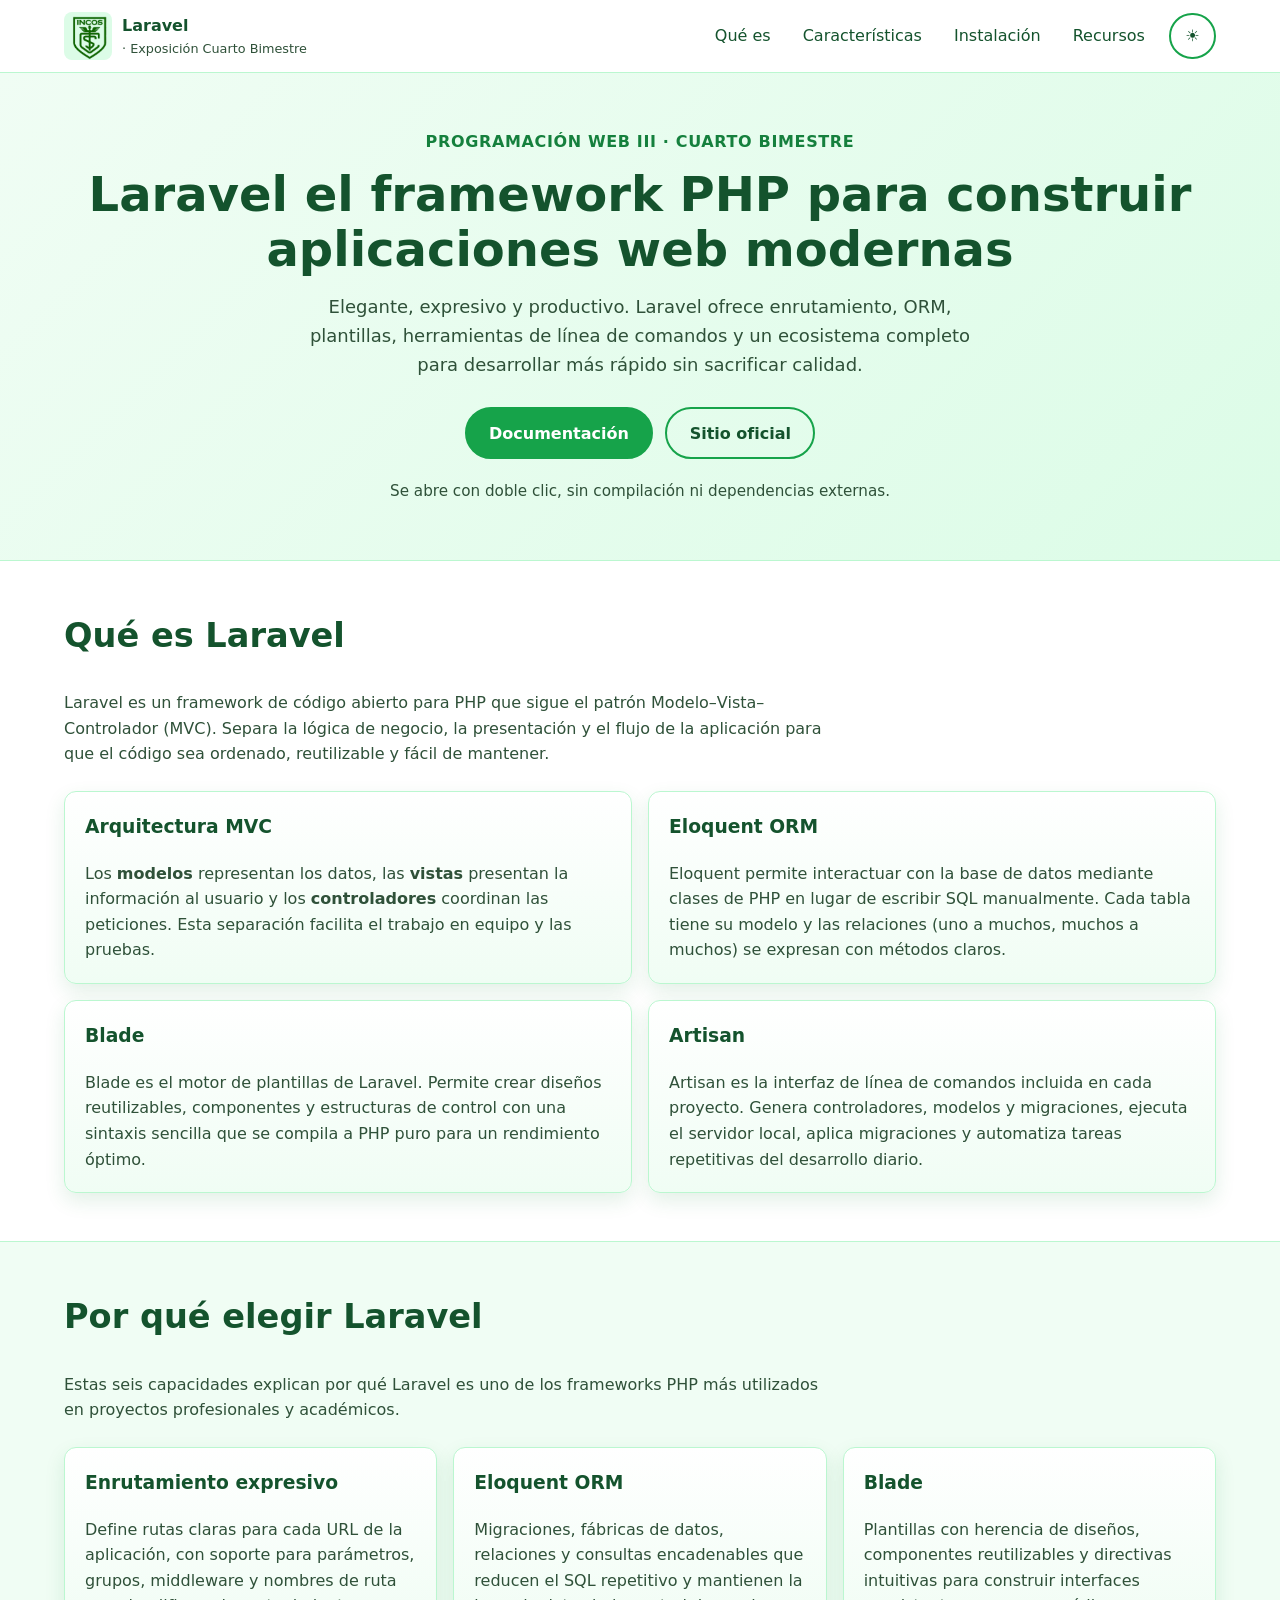
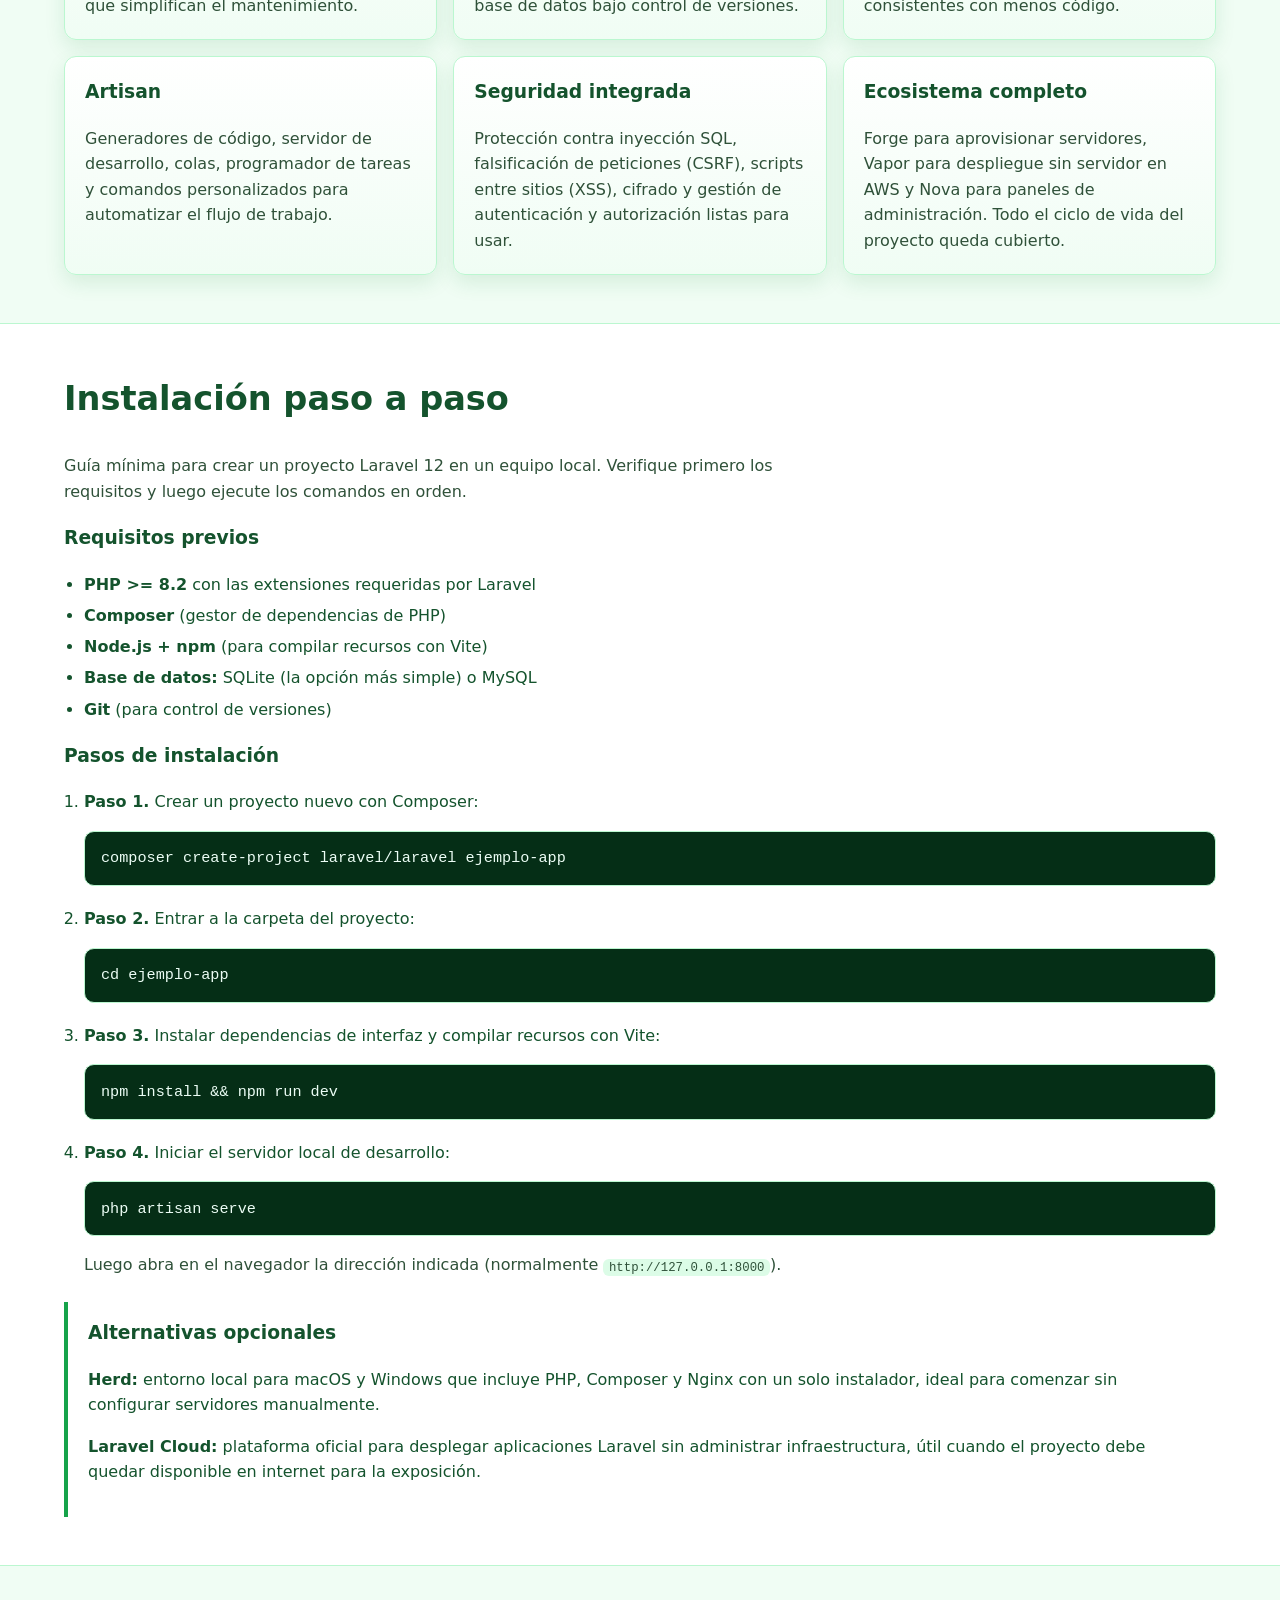
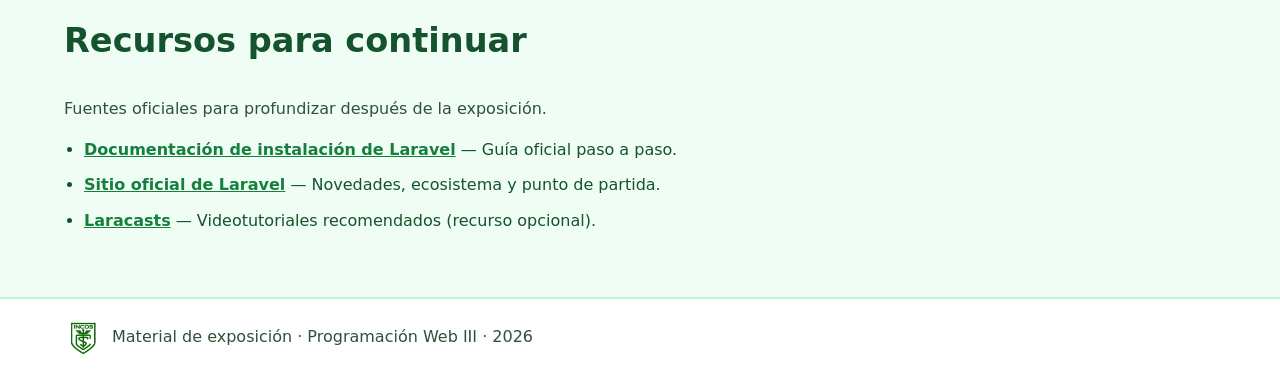
==== index.html @ 93ccf1ae "chore: initial commit landing informativa + CRUD usuarios Laravel" ====
<!DOCTYPE html>
<html lang="es" data-theme="light">
<head>
  <meta charset="UTF-8" />
  <meta name="viewport" content="width=device-width, initial-scale=1.0" />
  <meta name="description" content="Página informativa sobre Laravel 12: qué es, características principales, requisitos e instalación paso a paso. Material de exposición universitaria." />
  <title>Laravel 12 — Framework PHP para aplicaciones web modernas</title>
  <link rel="stylesheet" href="styles.css" />
</head>
<body>
  <!-- Encabezado principal con navegación -->
  <header class="site-header">
    <div class="container header-inner">
      <a class="brand" href="#inicio" aria-label="Inicio — Laravel 12">
        <img class="brand-logo" src="incos-logo-transparent.png" alt="Logotipo de INCOS" width="48" height="48" />
        <span class="brand-text">Laravel <span class="brand-sub">· Exposición Cuarto Bimestre</span></span>
      </a>
      <nav class="site-nav" aria-label="Navegación principal">
        <a href="#que-es">Qué es</a>
        <a href="#caracteristicas">Características</a>
        <a href="#instalacion">Instalación</a>
        <a href="#recursos">Recursos</a>
      </nav>
      <button id="theme-toggle" class="theme-toggle" type="button" aria-pressed="false" aria-label="Cambiar entre tema claro y oscuro">
        <span class="theme-toggle-icon" aria-hidden="true">☀️</span>
      </button>
    </div>
  </header>

  <main id="inicio">
    <!-- Sección principal de presentación -->
    <section class="hero" aria-labelledby="hero-title">
      <div class="container hero-inner">
        <p class="hero-kicker">Programación Web III · Cuarto bimestre</p>
        <h1 id="hero-title">Laravel el framework PHP para construir aplicaciones web modernas</h1>
        <p class="hero-subtitle">
          Elegante, expresivo y productivo. Laravel ofrece enrutamiento, ORM, plantillas,
          herramientas de línea de comandos y un ecosistema completo para desarrollar
          más rápido sin sacrificar calidad.
        </p>
        <div class="hero-actions">
          <a class="btn btn-primary" href="https://laravel.com/framework/docs/installation" target="_blank" rel="noopener">Documentación</a>
          <a class="btn btn-secondary" href="https://laravel.com/" target="_blank" rel="noopener">Sitio oficial</a>
        </div>
        <p class="hero-note">Se abre con doble clic, sin compilación ni dependencias externas.</p>
      </div>
    </section>

    <!-- Qué es Laravel -->
    <section id="que-es" class="section" aria-labelledby="que-es-title">
      <div class="container">
        <h2 id="que-es-title">Qué es Laravel</h2>
        <p class="section-lead">
          Laravel es un framework de código abierto para PHP que sigue el patrón
          Modelo–Vista–Controlador (MVC). Separa la lógica de negocio, la presentación
          y el flujo de la aplicación para que el código sea ordenado, reutilizable y
          fácil de mantener.
        </p>
        <div class="grid grid-2">
          <article class="card">
            <h3>Arquitectura MVC</h3>
            <p>
              Los <strong>modelos</strong> representan los datos, las <strong>vistas</strong>
              presentan la información al usuario y los <strong>controladores</strong>
              coordinan las peticiones. Esta separación facilita el trabajo en equipo
              y las pruebas.
            </p>
          </article>
          <article class="card">
            <h3>Eloquent ORM</h3>
            <p>
              Eloquent permite interactuar con la base de datos mediante clases de PHP
              en lugar de escribir SQL manualmente. Cada tabla tiene su modelo y las
              relaciones (uno a muchos, muchos a muchos) se expresan con métodos claros.
            </p>
          </article>
          <article class="card">
            <h3>Blade</h3>
            <p>
              Blade es el motor de plantillas de Laravel. Permite crear diseños
              reutilizables, componentes y estructuras de control con una sintaxis
              sencilla que se compila a PHP puro para un rendimiento óptimo.
            </p>
          </article>
          <article class="card">
            <h3>Artisan</h3>
            <p>
              Artisan es la interfaz de línea de comandos incluida en cada proyecto.
              Genera controladores, modelos y migraciones, ejecuta el servidor local,
              aplica migraciones y automatiza tareas repetitivas del desarrollo diario.
            </p>
          </article>
        </div>
      </div>
    </section>

    <!-- Por qué Laravel / características -->
    <section id="caracteristicas" class="section section-alt" aria-labelledby="caracteristicas-title">
      <div class="container">
        <h2 id="caracteristicas-title">Por qué elegir Laravel</h2>
        <p class="section-lead">
          Estas seis capacidades explican por qué Laravel es uno de los frameworks
          PHP más utilizados en proyectos profesionales y académicos.
        </p>
        <div class="grid grid-3">
          <article class="card">
            <h3>Enrutamiento expresivo</h3>
            <p>
              Define rutas claras para cada URL de la aplicación, con soporte para
              parámetros, grupos, middleware y nombres de ruta que simplifican
              el mantenimiento.
            </p>
          </article>
          <article class="card">
            <h3>Eloquent ORM</h3>
            <p>
              Migraciones, fábricas de datos, relaciones y consultas encadenables
              que reducen el SQL repetitivo y mantienen la base de datos bajo
              control de versiones.
            </p>
          </article>
          <article class="card">
            <h3>Blade</h3>
            <p>
              Plantillas con herencia de diseños, componentes reutilizables y
              directivas intuitivas para construir interfaces consistentes
              con menos código.
            </p>
          </article>
          <article class="card">
            <h3>Artisan</h3>
            <p>
              Generadores de código, servidor de desarrollo, colas, programador
              de tareas y comandos personalizados para automatizar el flujo
              de trabajo.
            </p>
          </article>
          <article class="card">
            <h3>Seguridad integrada</h3>
            <p>
              Protección contra inyección SQL, falsificación de peticiones (CSRF),
              scripts entre sitios (XSS), cifrado y gestión de autenticación
              y autorización listas para usar.
            </p>
          </article>
          <article class="card">
            <h3>Ecosistema completo</h3>
            <p>
              Forge para aprovisionar servidores, Vapor para despliegue sin
              servidor en AWS y Nova para paneles de administración. Todo el
              ciclo de vida del proyecto queda cubierto.
            </p>
          </article>
        </div>
      </div>
    </section>

    <!-- Instalación -->
    <section id="instalacion" class="section" aria-labelledby="instalacion-title">
      <div class="container">
        <h2 id="instalacion-title">Instalación paso a paso</h2>
        <p class="section-lead">
          Guía mínima para crear un proyecto Laravel 12 en un equipo local.
          Verifique primero los requisitos y luego ejecute los comandos en orden.
        </p>

        <h3>Requisitos previos</h3>
        <ul class="requirements">
          <li><strong>PHP &gt;= 8.2</strong> con las extensiones requeridas por Laravel</li>
          <li><strong>Composer</strong> (gestor de dependencias de PHP)</li>
          <li><strong>Node.js + npm</strong> (para compilar recursos con Vite)</li>
          <li><strong>Base de datos:</strong> SQLite (la opción más simple) o MySQL</li>
          <li><strong>Git</strong> (para control de versiones)</li>
        </ul>

        <h3>Pasos de instalación</h3>
        <ol class="steps">
          <li>
            <p><strong>Paso 1.</strong> Crear un proyecto nuevo con Composer:</p>
            <pre><code>composer create-project laravel/laravel ejemplo-app</code></pre>
          </li>
          <li>
            <p><strong>Paso 2.</strong> Entrar a la carpeta del proyecto:</p>
            <pre><code>cd ejemplo-app</code></pre>
          </li>
          <li>
            <p><strong>Paso 3.</strong> Instalar dependencias de interfaz y compilar recursos con Vite:</p>
            <pre><code>npm install &amp;&amp; npm run dev</code></pre>
          </li>
          <li>
            <p><strong>Paso 4.</strong> Iniciar el servidor local de desarrollo:</p>
            <pre><code>php artisan serve</code></pre>
            <p class="step-note">Luego abra en el navegador la dirección indicada (normalmente <code>http://127.0.0.1:8000</code>).</p>
          </li>
        </ol>

        <aside class="note" aria-label="Alternativas de instalación">
          <h3>Alternativas opcionales</h3>
          <p>
            <strong>Herd:</strong> entorno local para macOS y Windows que incluye PHP,
            Composer y Nginx con un solo instalador, ideal para comenzar sin configurar
            servidores manualmente.
          </p>
          <p>
            <strong>Laravel Cloud:</strong> plataforma oficial para desplegar aplicaciones
            Laravel sin administrar infraestructura, útil cuando el proyecto debe quedar
            disponible en internet para la exposición.
          </p>
        </aside>
      </div>
    </section>

    <!-- Recursos -->
    <section id="recursos" class="section section-alt" aria-labelledby="recursos-title">
      <div class="container">
        <h2 id="recursos-title">Recursos para continuar</h2>
        <p class="section-lead">
          Fuentes oficiales para profundizar después de la exposición.
        </p>
        <ul class="resource-list">
          <li>
            <a href="https://laravel.com/framework/docs/installation" target="_blank" rel="noopener">Documentación de instalación de Laravel</a>
            <span> — Guía oficial paso a paso.</span>
          </li>
          <li>
            <a href="https://laravel.com/" target="_blank" rel="noopener">Sitio oficial de Laravel</a>
            <span> — Novedades, ecosistema y punto de partida.</span>
          </li>
          <li>
            <a href="https://laracasts.com/" target="_blank" rel="noopener">Laracasts</a>
            <span> — Videotutoriales recomendados (recurso opcional).</span>
          </li>
        </ul>
      </div>
    </section>
  </main>

  <!-- Pie de página -->
  <footer class="site-footer">
    <div class="container footer-inner">
      <img class="footer-logo" src="incos-logo-transparent.png" alt="Logotipo de INCOS" width="36" height="36" />
      <p>Material de exposición · Programación Web III · <span id="year">2026</span></p>
    </div>
  </footer>

  <script src="app.js"></script>
</body>
</html>
---- styles.css ----
/* Tema claro (verde y blanco) y tema oscuro (negro y naranja). Sin CDNs. */

/* Valores base compartidos */
:root {
  --radius: 0.75rem;
  --max-width: 72rem;
  --font-family: "Segoe UI", system-ui, -apple-system, Roboto, Arial, sans-serif;
  --transition-duration: 0.25s;
}

/* Tema claro: verde principal sobre blanco */
[data-theme="light"] {
  --color-bg: #ffffff;
  --color-bg-alt: #f0fdf4;
  --color-text: #14532d;
  --color-text-muted: #2f5139;
  --color-primary: #16a34a;
  --color-primary-dark: #15803d;
  --color-accent-soft: #dcfce7;
  --color-card: #ffffff;
  --color-border: #bbf7d0;
  --color-header: #ffffff;
  --color-hero-start: #f0fdf4;
  --color-hero-end: #dcfce7;
  --color-card-shadow: rgba(21, 128, 61, 0.12);
  --color-code-bg: #052e16;
  --color-code-text: #ecfdf5;
  --focus-color: #15803d;
}

/* Tema oscuro: naranja sobre negro */
[data-theme="dark"] {
  --color-bg: #0a0a0b;
  --color-bg-alt: #131316;
  --color-text: #fff7ed;
  --color-text-muted: #e7c9ab;
  --color-primary: #f97316;
  --color-primary-dark: #fb923c;
  --color-accent-soft: #431407;
  --color-card: #17171a;
  --color-border: #7c2d12;
  --color-header: #111114;
  --color-hero-start: #1c0f06;
  --color-hero-end: #431407;
  --color-card-shadow: rgba(249, 115, 22, 0.18);
  --color-code-bg: #000000;
  --color-code-text: #ffedd5;
  --focus-color: #fb923c;
}

* {
  box-sizing: border-box;
}

html {
  scroll-behavior: smooth;
  scroll-padding-top: 5.5rem;
}

body {
  margin: 0;
  font-family: var(--font-family);
  line-height: 1.6;
  color: var(--color-text);
  background-color: var(--color-bg);
  transition:
    background-color var(--transition-duration) ease,
    color var(--transition-duration) ease;
}

/* Contenedor central reutilizable */
.container {
  width: min(100% - 2rem, var(--max-width));
  margin-inline: auto;
}

/* Encabezado fijo con navegación */
.site-header {
  position: sticky;
  top: 0;
  z-index: 10;
  background-color: var(--color-header);
  border-bottom: 1px solid var(--color-border);
  transition: background-color var(--transition-duration) ease;
}

.header-inner {
  display: flex;
  align-items: center;
  gap: 1rem;
  padding-block: 0.75rem;
}

.brand {
  display: flex;
  align-items: center;
  gap: 0.625rem;
  margin-right: auto;
  color: inherit;
  text-decoration: none;
  font-weight: 700;
}

.brand-logo {
  border-radius: 0.5rem;
  background: var(--color-accent-soft);
}

.brand-sub {
  display: block;
  font-size: 0.8rem;
  font-weight: 400;
  color: var(--color-text-muted);
}

.site-nav {
  display: flex;
  flex-wrap: wrap;
  gap: 0.25rem 1rem;
}

.site-nav a {
  color: inherit;
  text-decoration: none;
  padding: 0.35rem 0.5rem;
  border-radius: 0.5rem;
}

.site-nav a:hover {
  background-color: var(--color-accent-soft);
}

/* Botón de cambio de tema */
.theme-toggle {
  display: inline-flex;
  align-items: center;
  gap: 0.5rem;
  padding: 0.5rem 0.9rem;
  border: 2px solid var(--color-primary);
  border-radius: 999px;
  background-color: transparent;
  color: inherit;
  font: inherit;
  font-weight: 600;
  cursor: pointer;
  transition:
    background-color var(--transition-duration) ease,
    color var(--transition-duration) ease,
    border-color var(--transition-duration) ease;
}

.theme-toggle:hover {
  background-color: var(--color-accent-soft);
}

/* Foco visible para teclado (accesibilidad) */
a:focus-visible,
button:focus-visible {
  outline: 3px solid var(--focus-color);
  outline-offset: 2px;
}

/* Sección principal de presentación */
.hero {
  background: linear-gradient(135deg, var(--color-hero-start), var(--color-hero-end));
  border-bottom: 1px solid var(--color-border);
}

.hero-inner {
  padding-block: 3.5rem;
  text-align: center;
}

.hero-kicker {
  margin: 0 0 0.75rem;
  font-weight: 700;
  letter-spacing: 0.04em;
  text-transform: uppercase;
  color: var(--color-primary-dark);
}

.hero h1 {
  margin: 0 0 1rem;
  font-size: clamp(1.8rem, 4vw, 3rem);
  line-height: 1.15;
}

.hero-subtitle {
  max-width: 44rem;
  margin: 0 auto 1.75rem;
  font-size: 1.125rem;
  color: var(--color-text-muted);
}

.hero-actions {
  display: flex;
  justify-content: center;
  flex-wrap: wrap;
  gap: 0.75rem;
}

.hero-note {
  margin: 1.25rem 0 0;
  font-size: 0.95rem;
  color: var(--color-text-muted);
}

/* Botones principales */
.btn {
  display: inline-block;
  padding: 0.7rem 1.4rem;
  border-radius: 999px;
  text-decoration: none;
  font-weight: 700;
  border: 2px solid var(--color-primary);
  transition:
    background-color var(--transition-duration) ease,
    color var(--transition-duration) ease,
    transform var(--transition-duration) ease;
}

.btn-primary {
  background-color: var(--color-primary);
  color: #ffffff;
}

[data-theme="dark"] .btn-primary {
  color: #0a0a0b;
}

.btn-primary:hover {
  background-color: var(--color-primary-dark);
  border-color: var(--color-primary-dark);
}

.btn-secondary {
  background-color: transparent;
  color: inherit;
}

.btn-secondary:hover {
  background-color: var(--color-accent-soft);
}

/* Secciones de contenido */
.section[id] {
  scroll-margin-top: 5rem;
}

.section {
  padding-block: 3rem;
}

.section-alt {
  background-color: var(--color-bg-alt);
  border-block: 1px solid var(--color-border);
  transition: background-color var(--transition-duration) ease;
}

.section h2 {
  margin-top: 0;
  font-size: clamp(1.5rem, 3vw, 2.1rem);
}

.section-lead {
  max-width: 48rem;
  color: var(--color-text-muted);
}

.grid {
  display: grid;
  gap: 1rem;
  margin-top: 1.5rem;
}

.grid-2 {
  grid-template-columns: repeat(2, minmax(0, 1fr));
}

.grid-3 {
  grid-template-columns: repeat(3, minmax(0, 1fr));
}

/* Tarjetas de contenido */
.card {
  padding: 1.25rem;
  border: 1px solid var(--color-border);
  border-radius: var(--radius);
  background: linear-gradient(180deg, var(--color-card), var(--color-bg-alt));
  box-shadow: 0 0.5rem 1.25rem var(--color-card-shadow);
  transition:
    background-color var(--transition-duration) ease,
    border-color var(--transition-duration) ease,
    transform var(--transition-duration) ease;
}

.card:hover {
  transform: translateY(-2px);
}

.card h3 {
  margin-top: 0;
}

.card p {
  margin-bottom: 0;
  color: var(--color-text-muted);
}

/* Requisitos e instalación */
.requirements {
  padding-left: 1.25rem;
}

.requirements li {
  margin-bottom: 0.35rem;
}

.steps {
  padding-left: 1.25rem;
}

.steps li {
  margin-bottom: 1.25rem;
}

.step-note {
  color: var(--color-text-muted);
}

/* Bloques de comandos */
pre {
  overflow-x: auto;
  padding: 0.9rem 1rem;
  border-radius: 0.625rem;
  border: 1px solid var(--color-border);
  background-color: var(--color-code-bg);
  color: var(--color-code-text);
}

pre code {
  font-family: Consolas, "Courier New", monospace;
  font-size: 0.95rem;
  padding: 0;
  border-radius: 0;
  background-color: transparent;
  color: inherit;
}

p code {
  padding: 0.1rem 0.35rem;
  border-radius: 0.375rem;
  background-color: var(--color-accent-soft);
  font-size: 0.95em;
}

/* Nota destacada y recursos */
.note {
  margin-top: 1.5rem;
  padding: 1rem 1.25rem;
  border-left: 0.3rem solid var(--color-primary);
  border-radius: 0 0.625rem 0.625rem 0;
  background-color: var(--color-card);
}

.note h3 {
  margin-top: 0;
}

.resource-list {
  padding-left: 1.25rem;
}

.resource-list li {
  margin-bottom: 0.6rem;
}

.resource-list a {
  color: var(--color-primary-dark);
  font-weight: 600;
}

/* Pie de página */
.site-footer {
  border-top: 1px solid var(--color-border);
  background-color: var(--color-header);
}

.footer-inner {
  display: flex;
  align-items: center;
  gap: 0.75rem;
  padding-block: 1.25rem;
}

.footer-inner p {
  margin: 0;
  color: var(--color-text-muted);
}

/* Diseño adaptable: una columna en pantallas pequeñas */
@media (max-width: 48rem) {
  html {
    scroll-padding-top: 8.5rem;
  }

  .section[id] {
    scroll-margin-top: 8rem;
  }

  .header-inner {
    flex-wrap: wrap;
  }

  .site-nav {
    order: 3;
    width: 100%;
  }

  .grid-2,
  .grid-3 {
    grid-template-columns: 1fr;
  }

  .hero-inner {
    padding-block: 2.5rem;
  }
}

/* Respeta la preferencia de movimiento reducido */
@media (prefers-reduced-motion: reduce) {
  html {
    scroll-behavior: auto;
  }

  *,
  *::before,
  *::after {
    transition: none !important;
  }
}
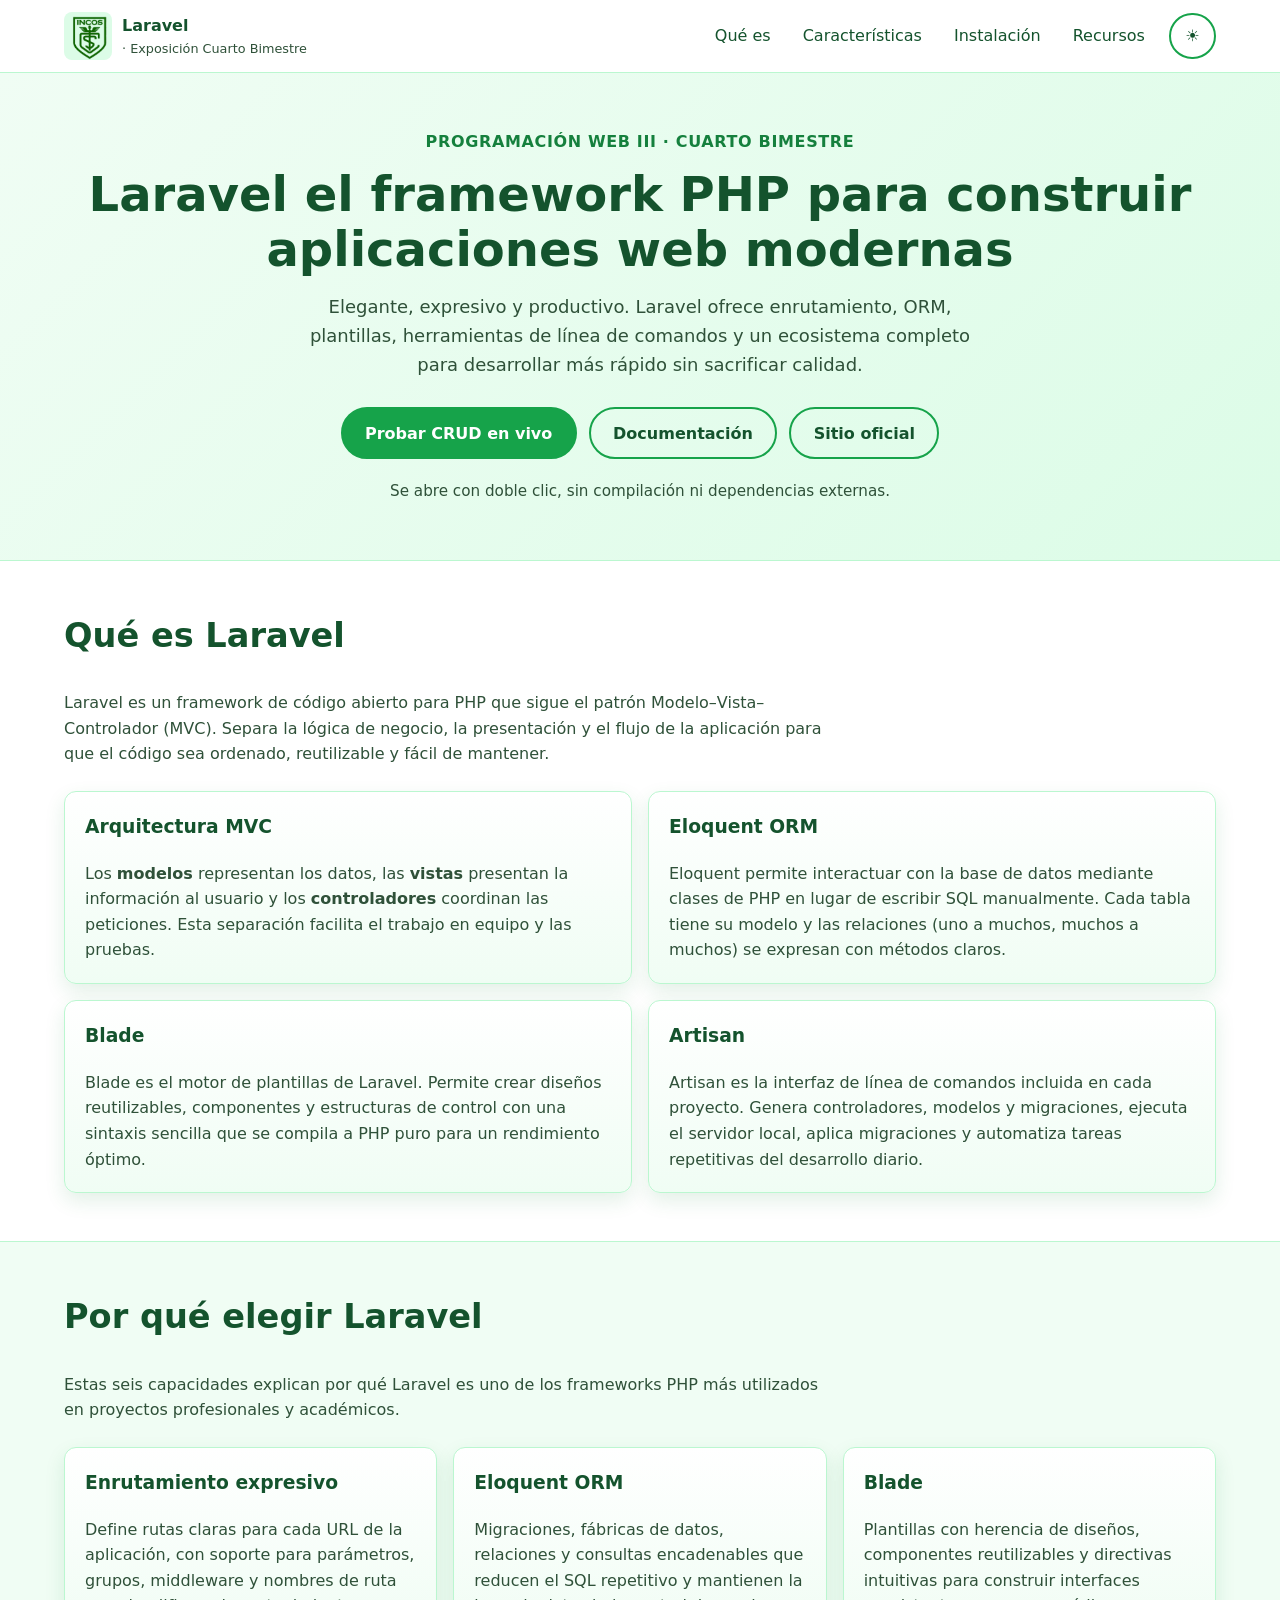
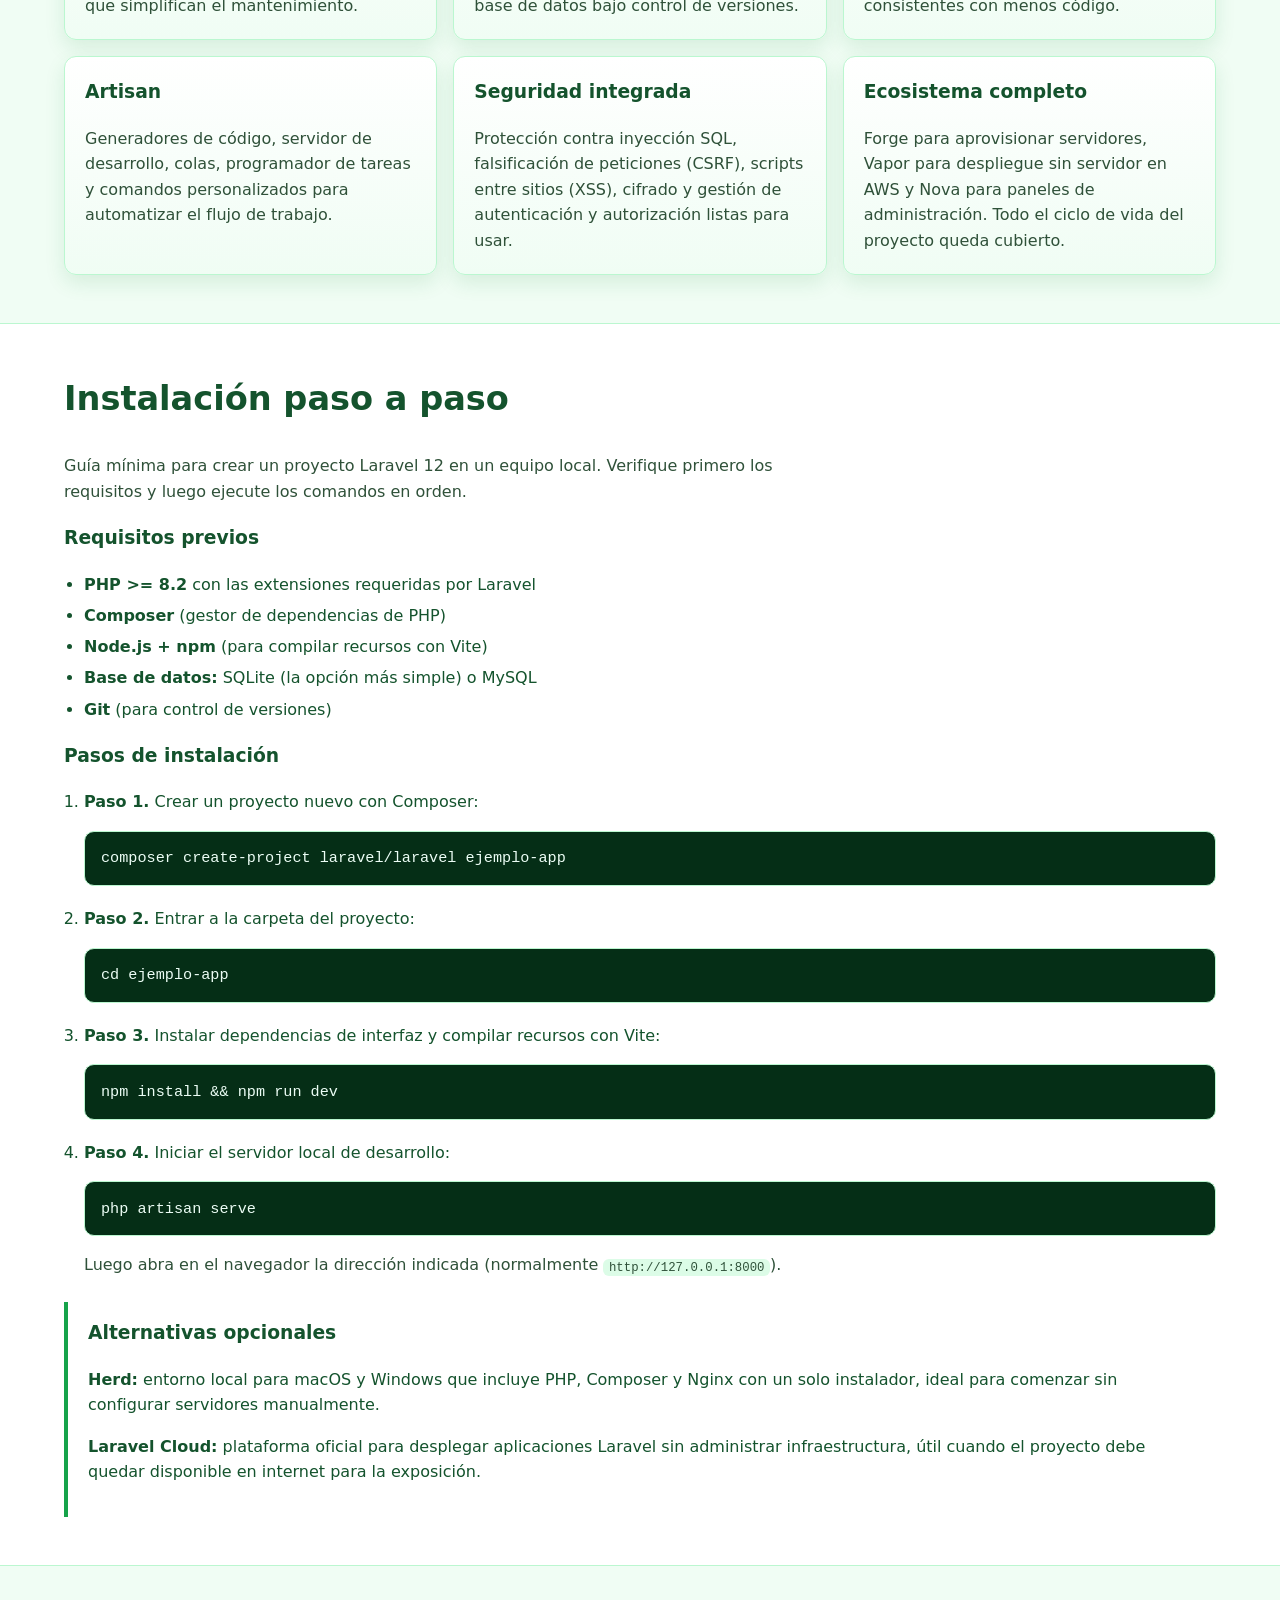
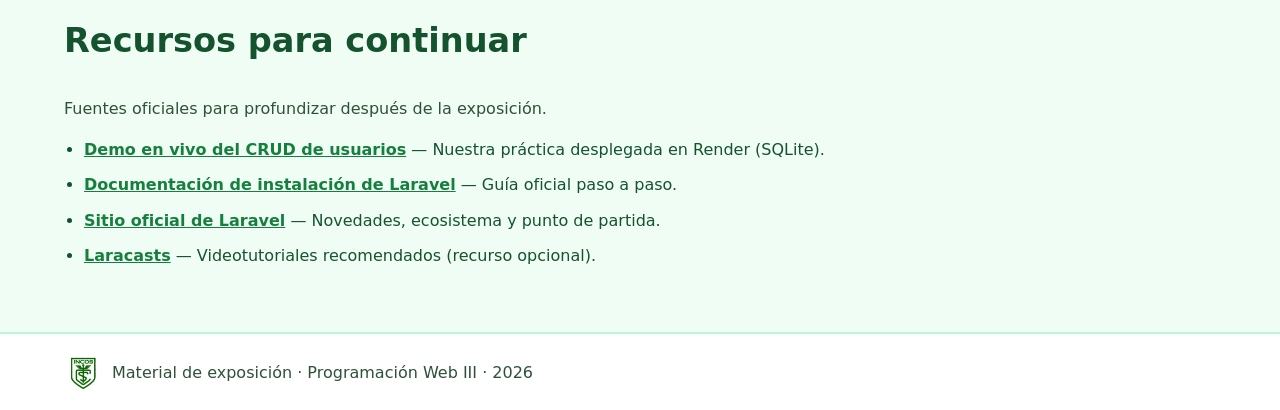
==== commit 535e0987: "feat: boton demo CRUD en vivo en landing (hero + recursos)" ====
--- a/index.html
+++ b/index.html
@@ -39,7 +39,8 @@
           más rápido sin sacrificar calidad.
         </p>
         <div class="hero-actions">
-          <a class="btn btn-primary" href="https://laravel.com/framework/docs/installation" target="_blank" rel="noopener">Documentación</a>
+          <a class="btn btn-primary" href="https://crud-laravel-r3dz.onrender.com" target="_blank" rel="noopener">Probar CRUD en vivo</a>
+          <a class="btn btn-secondary" href="https://laravel.com/framework/docs/installation" target="_blank" rel="noopener">Documentación</a>
           <a class="btn btn-secondary" href="https://laravel.com/" target="_blank" rel="noopener">Sitio oficial</a>
         </div>
         <p class="hero-note">Se abre con doble clic, sin compilación ni dependencias externas.</p>
@@ -219,6 +220,10 @@
         </p>
         <ul class="resource-list">
           <li>
+            <a href="https://crud-laravel-r3dz.onrender.com" target="_blank" rel="noopener">Demo en vivo del CRUD de usuarios</a>
+            <span> — Nuestra práctica desplegada en Render (SQLite).</span>
+          </li>
+          <li>
             <a href="https://laravel.com/framework/docs/installation" target="_blank" rel="noopener">Documentación de instalación de Laravel</a>
             <span> — Guía oficial paso a paso.</span>
           </li>
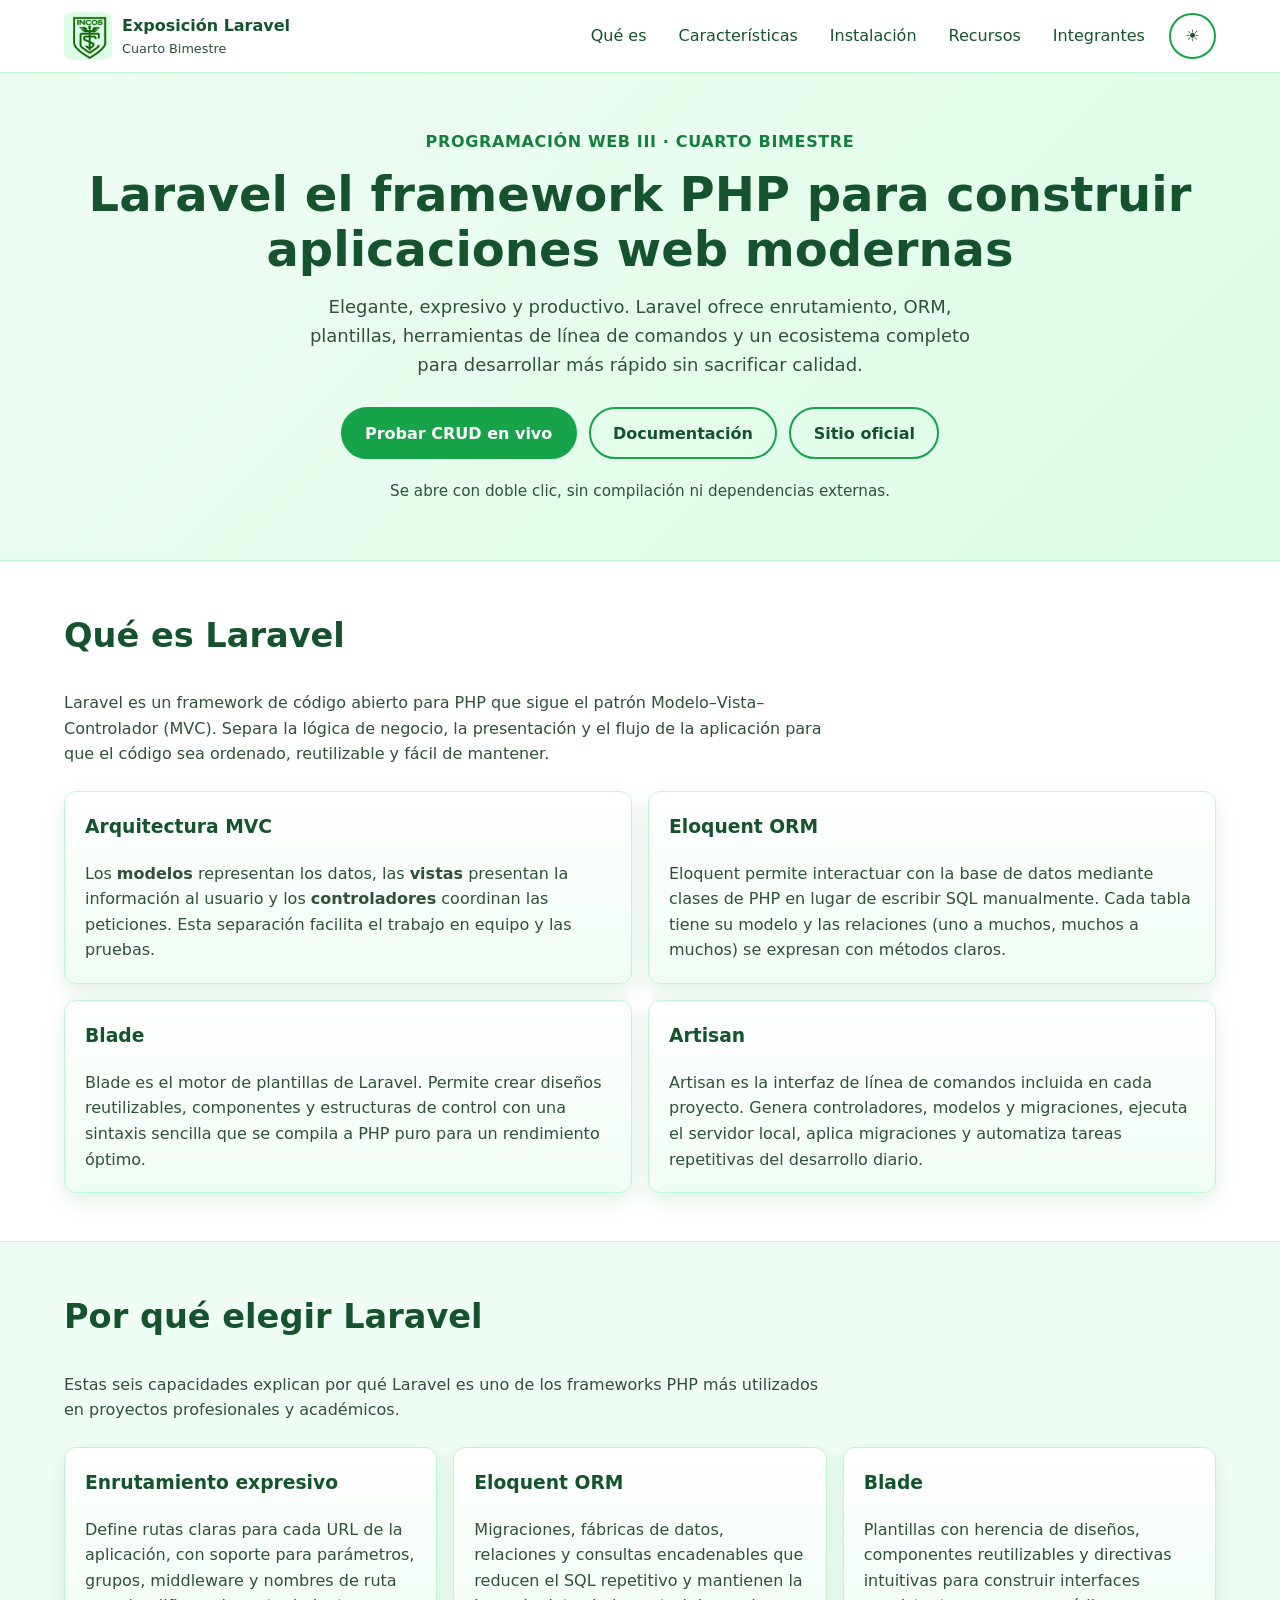
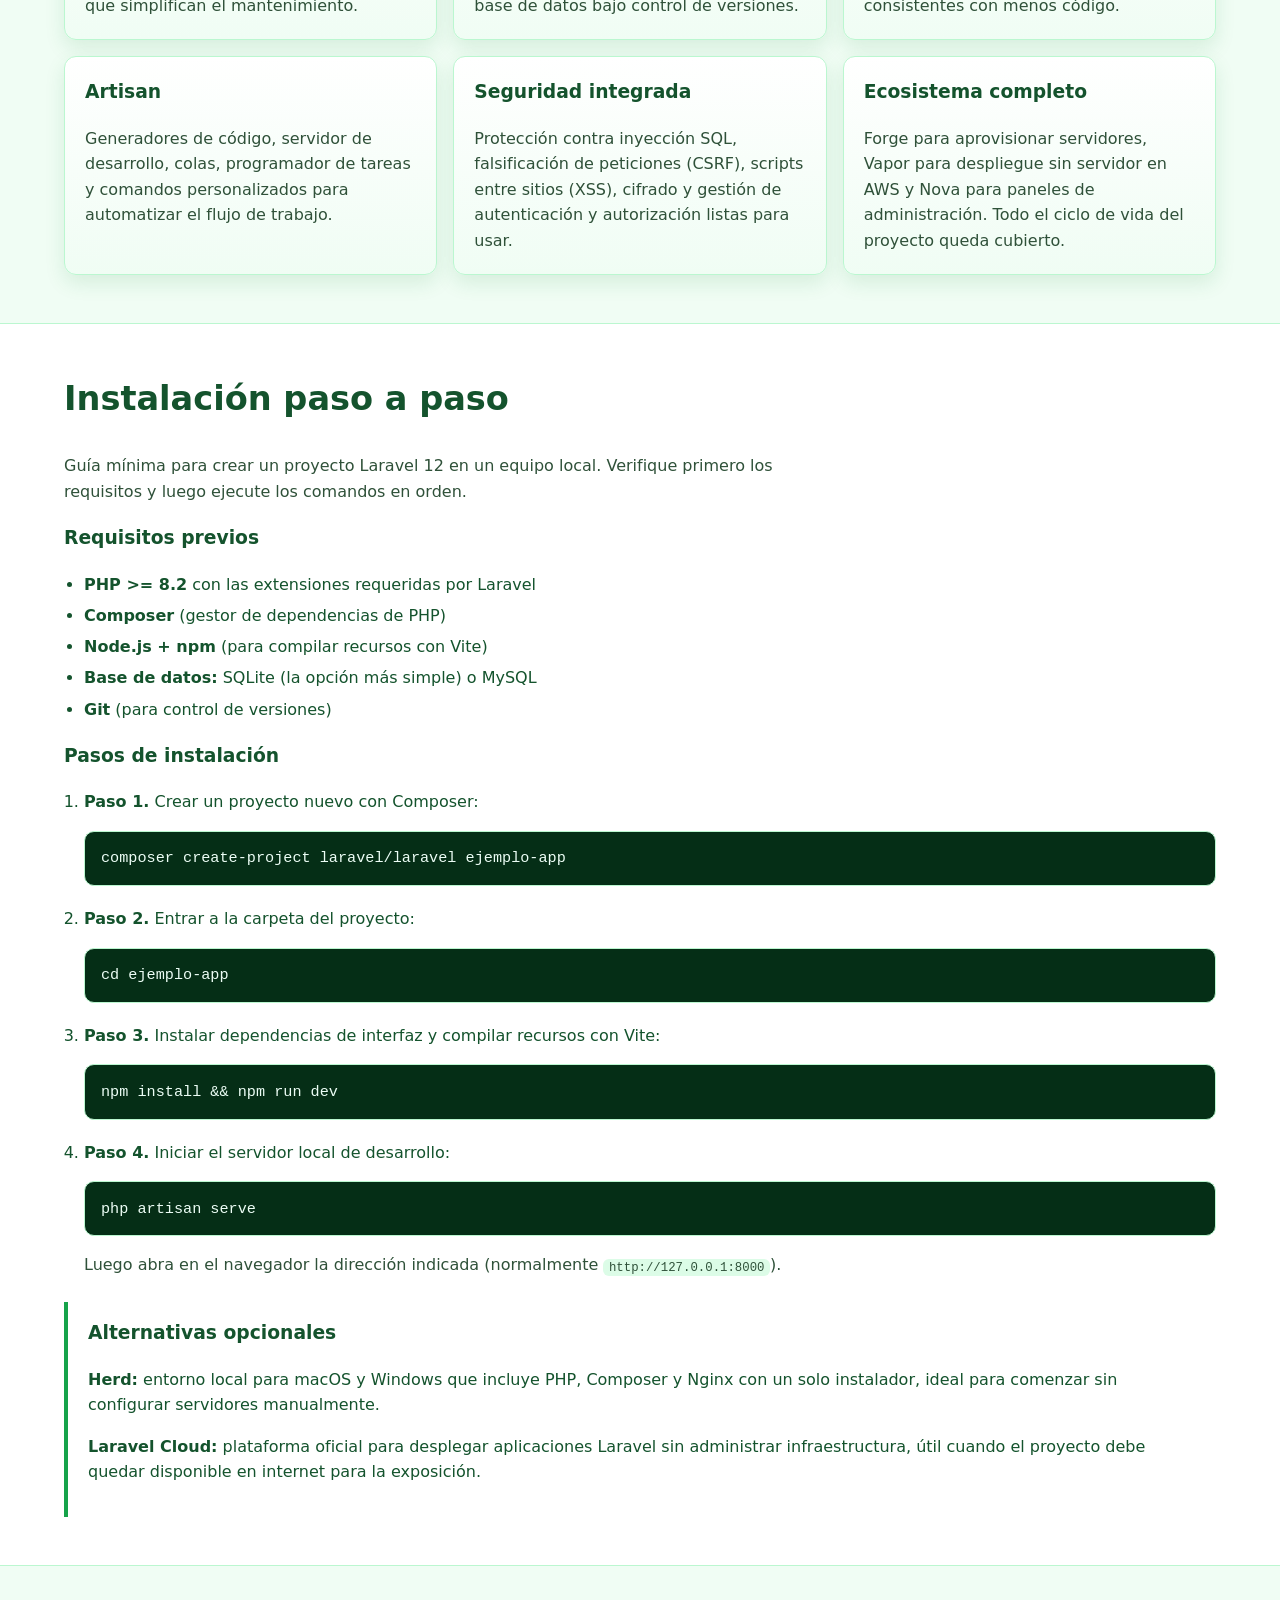
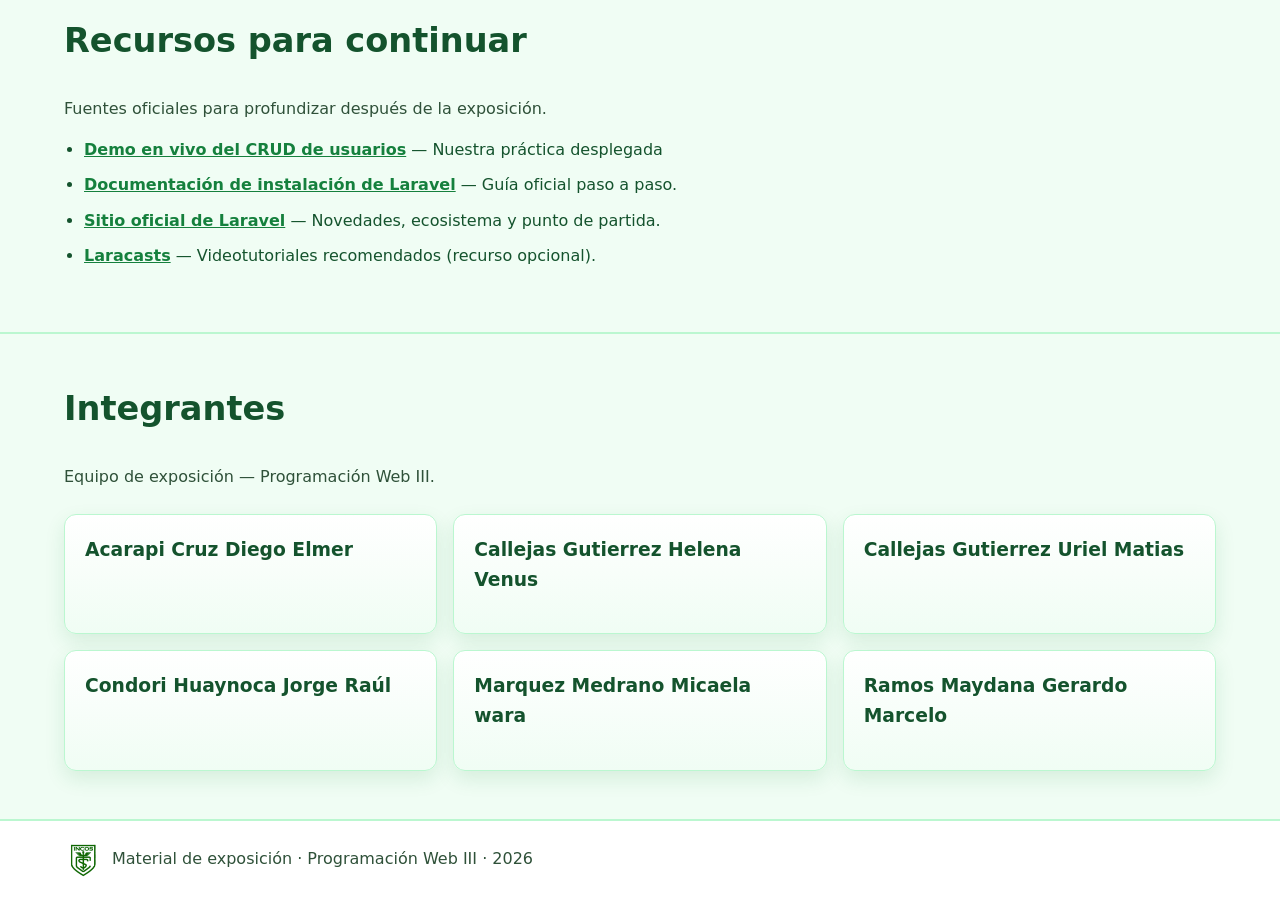
==== commit 1296d6ab: "feat: seccion integrantes, menu hamburguesa movil y favicon INCOS" ====
--- a/index.html
+++ b/index.html
@@ -4,8 +4,9 @@
   <meta charset="UTF-8" />
   <meta name="viewport" content="width=device-width, initial-scale=1.0" />
   <meta name="description" content="Página informativa sobre Laravel 12: qué es, características principales, requisitos e instalación paso a paso. Material de exposición universitaria." />
-  <title>Laravel 12 — Framework PHP para aplicaciones web modernas</title>
+  <title>Laravel — Framework PHP para aplicaciones web modernas</title>
   <link rel="stylesheet" href="styles.css" />
+  <link rel="icon" type="image/png" href="incos-logo-transparent.png" />
 </head>
 <body>
   <!-- Encabezado principal con navegación -->
@@ -13,16 +14,20 @@
     <div class="container header-inner">
       <a class="brand" href="#inicio" aria-label="Inicio — Laravel 12">
         <img class="brand-logo" src="incos-logo-transparent.png" alt="Logotipo de INCOS" width="48" height="48" />
-        <span class="brand-text">Laravel <span class="brand-sub">· Exposición Cuarto Bimestre</span></span>
+        <span class="brand-text">Exposición Laravel <span class="brand-sub">Cuarto Bimestre</span></span>
       </a>
-      <nav class="site-nav" aria-label="Navegación principal">
+      <nav id="primary-nav" class="site-nav" aria-label="Navegación principal">
         <a href="#que-es">Qué es</a>
         <a href="#caracteristicas">Características</a>
         <a href="#instalacion">Instalación</a>
         <a href="#recursos">Recursos</a>
+        <a href="#integrantes">Integrantes</a>
       </nav>
       <button id="theme-toggle" class="theme-toggle" type="button" aria-pressed="false" aria-label="Cambiar entre tema claro y oscuro">
         <span class="theme-toggle-icon" aria-hidden="true">☀️</span>
+      </button>
+      <button id="nav-toggle" class="nav-toggle" type="button" aria-expanded="false" aria-controls="primary-nav" aria-label="Abrir menú de navegación">
+        <span class="nav-toggle-icon" aria-hidden="true">☰</span>
       </button>
     </div>
   </header>
@@ -221,7 +226,7 @@
         <ul class="resource-list">
           <li>
             <a href="https://crud-laravel-r3dz.onrender.com" target="_blank" rel="noopener">Demo en vivo del CRUD de usuarios</a>
-            <span> — Nuestra práctica desplegada en Render (SQLite).</span>
+            <span> — Nuestra práctica desplegada</span>
           </li>
           <li>
             <a href="https://laravel.com/framework/docs/installation" target="_blank" rel="noopener">Documentación de instalación de Laravel</a>
@@ -236,6 +241,36 @@
             <span> — Videotutoriales recomendados (recurso opcional).</span>
           </li>
         </ul>
+      </div>
+    </section>
+
+    <!-- Integrantes del equipo de exposición -->
+    <section id="integrantes" class="section section-alt" aria-labelledby="integrantes-title">
+      <div class="container">
+        <h2 id="integrantes-title">Integrantes</h2>
+        <p class="section-lead">
+          Equipo de exposición — Programación Web III.
+        </p>
+        <div class="grid grid-3">
+          <article class="card">
+            <h3>Acarapi Cruz Diego Elmer</h3>
+          </article>
+          <article class="card">
+            <h3>Callejas Gutierrez Helena Venus</h3>
+          </article>
+          <article class="card">
+            <h3>Callejas Gutierrez Uriel Matias</h3>
+          </article>
+          <article class="card">
+            <h3>Condori Huaynoca Jorge Raúl</h3>
+          </article>
+          <article class="card">
+            <h3>Marquez Medrano Micaela wara</h3>
+          </article>
+          <article class="card">
+            <h3>Ramos Maydana Gerardo Marcelo</h3>
+          </article>
+        </div>
       </div>
     </section>
   </main>
--- a/styles.css
+++ b/styles.css
@@ -153,6 +153,30 @@
   background-color: var(--color-accent-soft);
 }
 
+/* Botón de menú móvil (hamburguesa), oculto en escritorio */
+.nav-toggle {
+  display: none;
+  align-items: center;
+  justify-content: center;
+  width: 2.75rem;
+  height: 2.75rem;
+  border: 2px solid var(--color-primary);
+  border-radius: 0.75rem;
+  background-color: transparent;
+  color: inherit;
+  font: inherit;
+  font-size: 1.25rem;
+  line-height: 1;
+  cursor: pointer;
+  transition:
+    background-color var(--transition-duration) ease,
+    border-color var(--transition-duration) ease;
+}
+
+.nav-toggle:hover {
+  background-color: var(--color-accent-soft);
+}
+
 /* Foco visible para teclado (accesibilidad) */
 a:focus-visible,
 button:focus-visible {
@@ -412,9 +436,27 @@
     flex-wrap: wrap;
   }
 
+  /* Botón visible solo en móvil; el menú colapsa como lista desplegable */
+  .nav-toggle {
+    display: inline-flex;
+  }
+
   .site-nav {
+    display: none;
     order: 3;
     width: 100%;
+    flex-direction: column;
+    gap: 0.25rem;
+    padding: 0.75rem 0 0.25rem;
+    border-top: 1px solid var(--color-border);
+  }
+
+  .site-nav.is-open {
+    display: flex;
+  }
+
+  .site-nav a {
+    padding: 0.6rem 0.75rem;
   }
 
   .grid-2,
